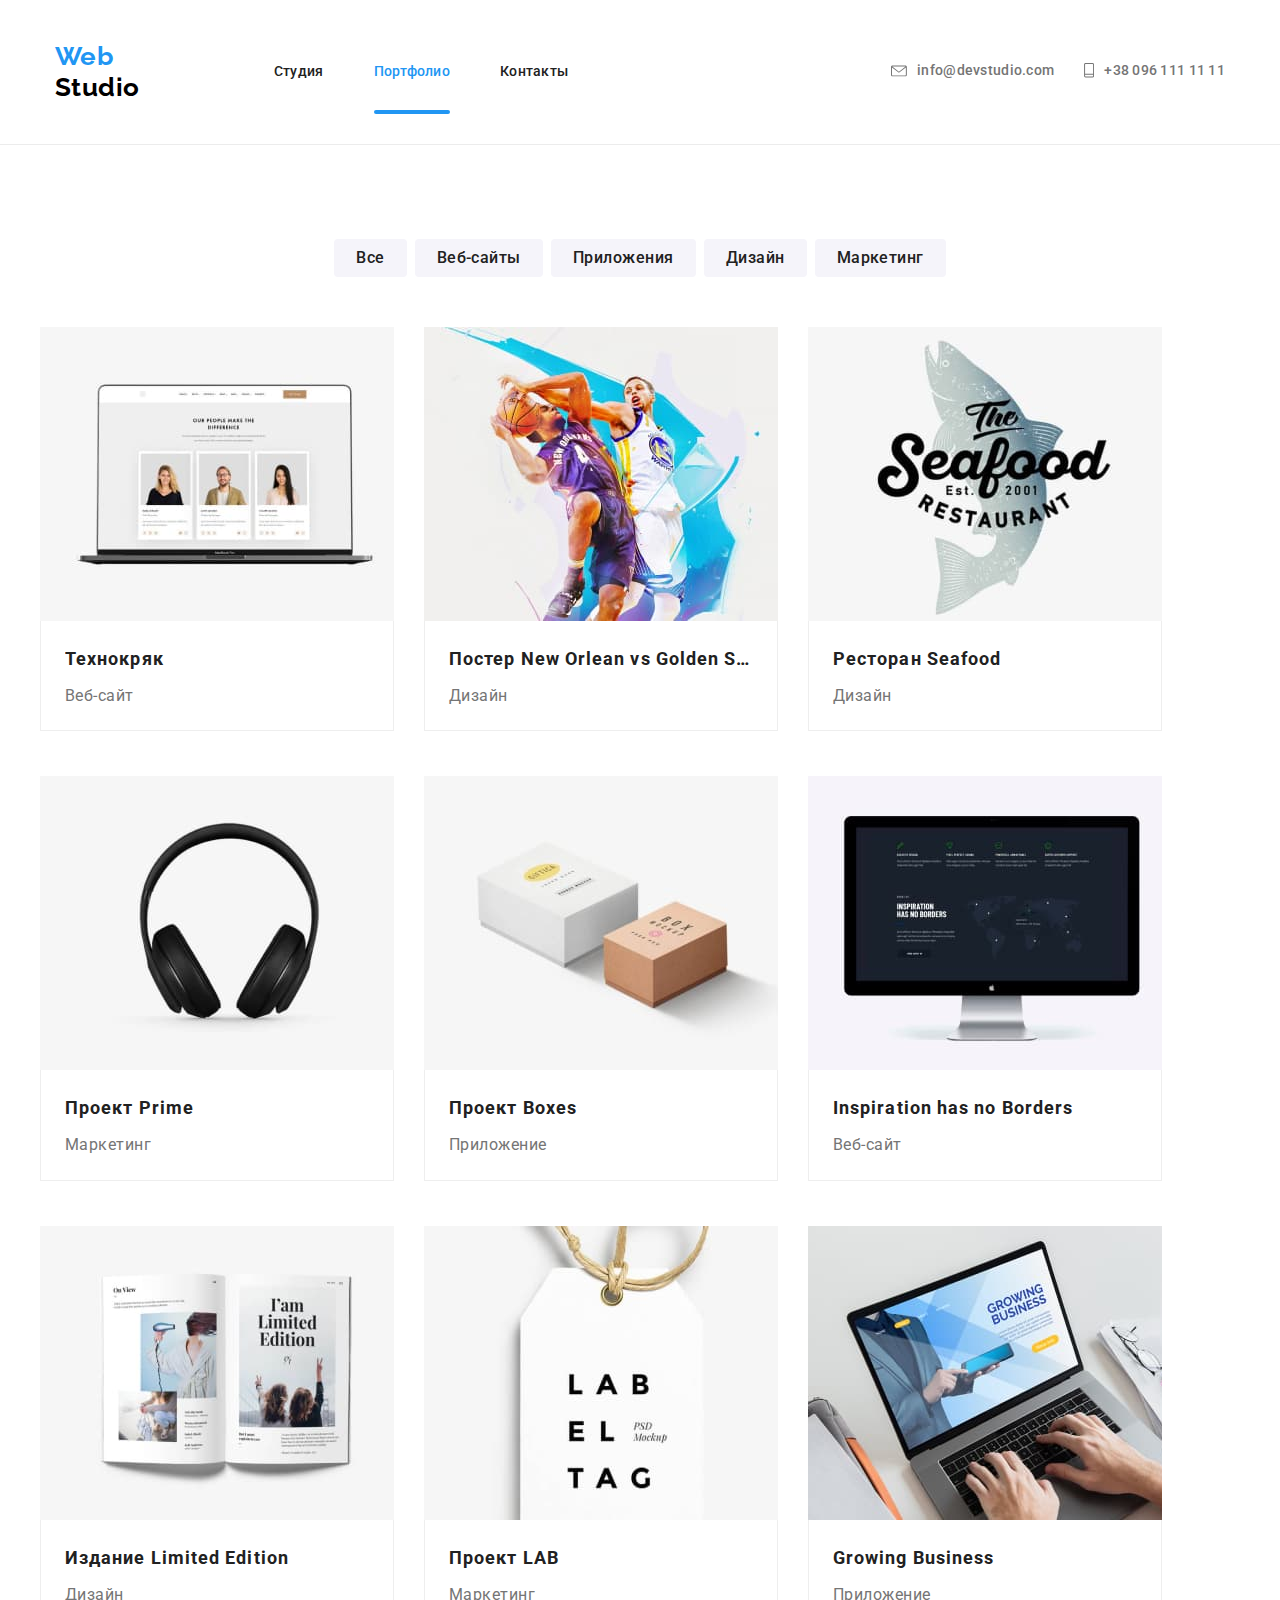
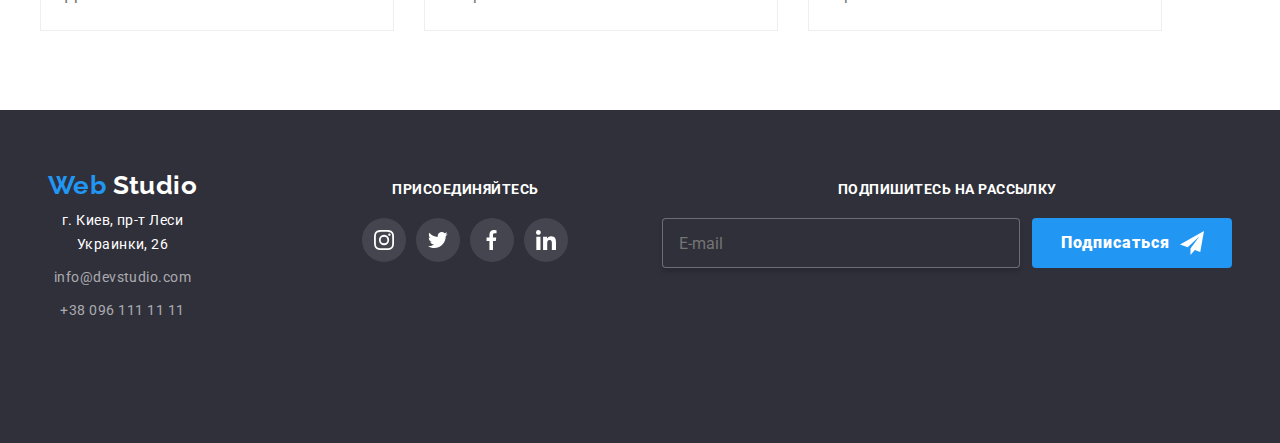
==== portfolio.html @ bc75bfc0 "HW #8" ====
<!DOCTYPE html>
<html lang="ru">
  <head>
    <meta charset="UTF-8" />
    <meta name="viewport" content="width=device-width, initial-scale=1.0" />
    <title>Document</title>
    <link
      href="https://fonts.googleapis.com/css2?family=Raleway:wght@700&family=Roboto:wght@400;500;700;900&display=swap"
      rel="stylesheet"
    />
    <link rel="stylesheet" href="https://cdnjs.cloudflare.com/ajax/libs/modern-normalize/0.6.0/modern-normalize.min.css" />
    <!--<link rel="stylesheet" href="./css/styles.css" />-->
    <link rel="stylesheet" href="./css/portfolio.min.css" />
  </head>

  <body>
    <header class="header">
      <div class="container main-nav">
        <a href="./index.html" class="logo">
          <span class="logo-head">Web</span>
          <span class="logo-body">Studio</span>
        </a>

        <button class="menu-button" type="button" aria-expanded="false" aria-controls="menu-container" data-menu-button>
          <svg class="nav-open" width="40px" height="40px" aria-label="Переключатель мобильного меню">
            <use class="icon-menu" href="./images/sprite-second.svg#icon-menu"></use>
            <use class="icon-cross" href="./images/sprite-second.svg#icon-close"></use>
          </svg>
        </button>
        <div class="menu-nav" data-menu>
          <nav>
            <ul class="site-nav list">
              <li class="item"><a href="./index.html" class="link">Студия</a></li>
              <li class="item"><a href="./portfolio.html" class="link current">Портфолио</a></li>
              <li class="item"><a href="" class="link">Контакты</a></li>
            </ul>
          </nav>

          <ul class="contacts-nav list">
            <li class="item">
              <a href="mailto:info@devstudio.com" class="link">
                <svg class="item-icon" width="16" height="12">
                  <use href="./images/sprite.svg#icon-envelope"></use>
                </svg>
                info@devstudio.com
              </a>
            </li>
            <li class="item">
              <a href="tel:+380961111111" class="link">
                <svg class="item-icon" width="10" height="15">
                  <use href="./images/sprite.svg#icon-phone"></use>
                </svg>
                +38 096 111 11 11
              </a>
            </li>
          </ul>
        </div>
      </div>
    </header>

    <main>
      <section>
        <div class="container works">
          <h1 class="section-title visually-hidden">Примеры работ</h1>

          <!--filters*/-->
          <ul class="filters list">
            <li class="item"><button type="button" class="filters-button">Все</button></li>
            <li class="item"><button type="button" class="filters-button">Веб-сайты</button></li>
            <li class="item"><button type="button" class="filters-button">Приложения</button></li>
            <li class="item"><button type="button" class="filters-button">Дизайн</button></li>
            <li class="item"><button type="button" class="filters-button">Маркетинг</button></li>
          </ul>

          <!--works examples-->
          <ul class="examples list">
            <li class="item">
              <a href="" class="examples-links">
                <div class="examples-block">
                  <img src="./images/tekhnokyak.jpg" alt="Технокряк" />
                  <p class="examples-text">
                    Технокряк это современная площадка распространения коронавируса. Компании используют эту платформу для цифрового
                    шпионажа и атак на защищённые сервера конкурентов.
                  </p>
                </div>
                <div class="card-content">
                  <h2 class="examples-links-title">Технокряк</h2>
                  <p class="examples-names">Веб-сайт</p>
                </div>
              </a>
            </li>
            <li class="item">
              <a href="" class="examples-links">
                <div class="examples-block">
                  <img src="./images/poster.jpg" alt="Постер New Orlean vs Golden Stars" />
                  <p class="examples-text">
                    Технокряк это современная площадка распространения коронавируса. Компании используют эту платформу для цифрового
                    шпионажа и атак на защищённые сервера конкурентов.
                  </p>
                </div>
                <div class="card-content">
                  <h2 class="examples-links-title">Постер New Orlean vs Golden Star</h2>
                  <p class="examples-names">Дизайн</p>
                </div>
              </a>
            </li>
            <li class="item">
              <a href="" class="examples-links">
                <div class="examples-block">
                  <img src="./images/seafood.jpg" alt="Ресторан Seafood" />
                  <p class="examples-text">
                    Технокряк это современная площадка распространения коронавируса. Компании используют эту платформу для цифрового
                    шпионажа и атак на защищённые сервера конкурентов.
                  </p>
                </div>
                <div class="card-content">
                  <h2 class="examples-links-title">Ресторан Seafood</h2>
                  <p class="examples-names">Дизайн</p>
                </div>
              </a>
            </li>
            <li class="item">
              <a href="" class="examples-links">
                <div class="examples-block">
                  <img src="./images/prime.jpg" alt="Проект Prime" />
                  <p class="examples-text">
                    Технокряк это современная площадка распространения коронавируса. Компании используют эту платформу для цифрового
                    шпионажа и атак на защищённые сервера конкурентов.
                  </p>
                </div>
                <div class="card-content">
                  <h2 class="examples-links-title">Проект Prime</h2>
                  <p class="examples-names">Маркетинг</p>
                </div>
              </a>
            </li>
            <li class="item">
              <a href="" class="examples-links">
                <div class="examples-block">
                  <img src="./images/boxes.jpg" alt="Проект Boxes" />
                  <p class="examples-text">
                    Технокряк это современная площадка распространения коронавируса. Компании используют эту платформу для цифрового
                    шпионажа и атак на защищённые сервера конкурентов.
                  </p>
                </div>
                <div class="card-content">
                  <h2 class="examples-links-title">Проект Boxes</h2>
                  <p class="examples-names">Приложение</p>
                </div>
              </a>
            </li>
            <li class="item">
              <a href="" class="examples-links">
                <div class="examples-block">
                  <img src="./images/inspirations.jpg" alt="Inspiration has no Borders" />
                  <p class="examples-text">
                    Технокряк это современная площадка распространения коронавируса. Компании используют эту платформу для цифрового
                    шпионажа и атак на защищённые сервера конкурентов.
                  </p>
                </div>
                <div class="card-content">
                  <h2 class="examples-links-title">Inspiration has no Borders</h2>
                  <p class="examples-names">Веб-сайт</p>
                </div>
              </a>
            </li>
            <li class="item">
              <a href="" class="examples-links">
                <div class="examples-block">
                  <img src="./images/limited_edition.jpg" alt="Издание Limited Edition" />
                  <p class="examples-text">
                    Технокряк это современная площадка распространения коронавируса. Компании используют эту платформу для цифрового
                    шпионажа и атак на защищённые сервера конкурентов.
                  </p>
                </div>
                <div class="card-content">
                  <h2 class="examples-links-title">Издание Limited Edition</h2>
                  <p class="examples-names">Дизайн</p>
                </div>
              </a>
            </li>
            <li class="item">
              <a href="" class="examples-links">
                <div class="examples-block">
                  <img src="./images/lab.jpg" alt="Проект LAB" />
                  <p class="examples-text">
                    Технокряк это современная площадка распространения коронавируса. Компании используют эту платформу для цифрового
                    шпионажа и атак на защищённые сервера конкурентов.
                  </p>
                </div>
                <div class="card-content">
                  <h2 class="examples-links-title">Проект LAB</h2>
                  <p class="examples-names">Маркетинг</p>
                </div>
              </a>
            </li>
            <li class="item">
              <a href="" class="examples-links">
                <div class="examples-block">
                  <img src="./images/growing_business.jpg" alt="Growing Business" />
                  <p class="examples-text">
                    Технокряк это современная площадка распространения коронавируса. Компании используют эту платформу для цифрового
                    шпионажа и атак на защищённые сервера конкурентов.
                  </p>
                </div>
                <div class="card-content">
                  <h2 class="examples-links-title">Growing Business</h2>
                  <p class="examples-names">Приложение</p>
                </div>
              </a>
            </li>
          </ul>
        </div>
      </section>
    </main>

    <footer class="footer">
      <div class="container">
        <div class="footer-addres">
          <a href="./index.html" class="logo inverse">
            <span class="logo-head">Web</span>
            <span class="logo-body">&nbsp;Studio</span>
          </a>
          <address class="">
            <ul class="contacts list">
              <li>
                г. Киев, пр-т Леси Украинки, 26
              </li>
              <li>
                <a href="mailto:info@devstudio.com" class="link">info@devstudio.com</a>
              </li>
              <li>
                <a href="tel:+380961111111" class="link">+38 096 111 11 11 </a>
              </li>
            </ul>
          </address>
        </div>

        <div class="social">
          <b class="footer-text">присоединяйтесь</b>
          <ul class="links list">
            <li class="item">
              <a href="" aria-label="Ссылка на фейсбук" class="links-item-social">
                <svg width="20" height="20">
                  <use href="./images/sprite.svg#icon-instagram"></use>
                </svg>
              </a>
            </li>
            <li class="item">
              <a href="" aria-label="Ссылка на твитер" class="links-item-social">
                <svg class="social-links-logo" width="20" height="20">
                  <use href="./images/sprite.svg#icon-twitter"></use>
                </svg>
              </a>
            </li>
            <li class="item">
              <a href="" aria-label="Ссылка на инстаграм" class="links-item-social">
                <svg class="social-links-logo" width="20" height="20">
                  <use href="./images/sprite.svg#icon-facebook"></use>
                </svg>
              </a>
            </li>
            <li class="item">
              <a href="" aria-label="Ссылка на линкедин" class="links-item-social">
                <svg class="social-links-logo" width="20" height="20">
                  <use href="./images/sprite.svg#icon-linkedin"></use>
                </svg>
              </a>
            </li>
          </ul>
        </div>

        <div class="sign-up">
          <b class="footer-text">Подпишитесь на рассылку</b>
          <ul class="footer-form list">
            <li>
              <form action="..">
                <input class="footer-form-input" type="email" name="email" id="email" placeholder="E-mail" />
                <label class="" for="email"></label>
              </form>
            </li>
            <li>
              <a href="" class="button secondary"
                >Подписаться
                <svg class="button-secondary-icon" width="24" height="24">
                  <use href="./images/sprite.svg#icon-send"></use>
                </svg>
              </a>
            </li>
          </ul>
        </div>
      </div>
      <!--<p class="signature container">2020 | Developed by GoIT Students</p>-->
    </footer>

    <script src="./js/menu.js"></script>
  </body>
</html>
---- css/styles.css ----
:root {
  --primary-text-color: #757575;
  --secondary-text-color: #ffffff;
  --title-text-color: #212121;
  --accent-color: #2196f3;
  --background-for-white-text: rgba(47, 48, 58, 0.8);
  --background-footer: #2f303a;
  --links-footer: rgba(255, 255, 255, 0.6);
  --signature-text-color: rgba(255, 255, 255, 0.4);
  --cubic: cubic-bezier(0.4, 0, 0.2, 1);
}

html {
  box-sizing: border-box;
}
*,
*::before,
*::after {
  box-sizing: inherit;
}

/*img {
  display: block;
  max-width: 100%;
  height: auto;
}*/

body {
  background-color: var(--secondary-text-color);
  color: var(--primary-text-color);
  font-family: Roboto, sans-serif;
  letter-spacing: 0.03em;
}
.list {
  list-style: none;
  margin: 0;
  padding: 0;
}

.container {
  margin-left: auto;
  margin-right: auto;
  width: 1200px;
  padding-left: 15px;
  padding-right: 15px;
}
.header {
  border-bottom: 1px solid #ececec;
}

.visually-hidden {
  position: absolute;
  width: 1px;
  height: 1px;
  margin: -1px;
  border: 0px;
  padding: 0px;
  clip: rect(0 0 0 0);
  overflow: hidden;
}

/* logo top*/
.logo .logo-head {
  color: var(--accent-color);
}

.logo {
  text-decoration: none;
  font-family: raleway, sans-serif;
  font-weight: 700;
  font-size: 26px;
  line-height: 1.19;
  color: #000000;
}

/* site navigation*/
.main-nav {
  display: flex;
  align-items: center;
}
.site-nav {
  display: flex;
}
.site-nav .item + .item {
  margin-left: 50px;
}
.site-nav.list {
  margin-left: 86px;
}

.site-nav .link {
  display: block;
  padding-top: 32px;
  padding-bottom: 32px;

  color: var(--title-text-color);
  text-decoration: none;

  font-weight: 500;
  font-size: 14px;
  line-height: 1.4;
  letter-spacing: 0.02em;

  transition: color 250ms var(--cubic);
}
.site-nav .link:hover,
.site-nav .link:focus {
  color: var(--accent-color);
}

.site-nav .link.current {
  color: var(--accent-color);
  position: relative;
}
.site-nav .link.current::after {
  content: "";
  display: block;
  position: absolute;
  bottom: 0;

  width: 100%;
  height: 4px;
  border-radius: 2px;

  background-color: var(--accent-color);
}

.contacts-nav .item:not(:last-child) {
  margin-right: 30px;
}
.item-icon {
  margin-right: 10px;
}
.contacts-nav.list {
  display: flex;
  margin-left: auto;
}

.contacts-nav .link {
  display: inline-flex;
  align-items: center;
  color: var(--primary-text-color);
  fill: var(--primary-text-color);
  text-decoration: none;
  font-weight: 500;
  font-size: 14px;
  line-height: 1.4;
  letter-spacing: 0.02em;

  transition: color 250ms var(--cubic), fill 250ms var(--cubic);
}
.contacts-nav .link:hover,
.contacts-nav .link:focus {
  color: var(--accent-color);
}
.contacts-nav .link:hover .item-icon,
.contacts-nav .link:focus .item-icon {
  fill: var(--accent-color);
}
/* Hero*/
.hero {
  text-align: center;
  padding-top: 200px;
  padding-bottom: 200px;

  max-width: 1600px;
  /*max-height: 600px;*/
  margin-right: auto;
  margin-left: auto;

  background-color: rgba(47, 48, 58);
  background-image: linear-gradient(rgba(47, 48, 58, 0.8), rgba(47, 48, 58, 0.8)), url(../images/hero.jpg);
  background-repeat: no-repeat;
  background-position: center;
  background-size: cover;
}

.hero-title {
  width: 696px;
  margin-right: auto;
  margin-left: auto;
  margin-top: 0;
  margin-bottom: 30px;

  color: var(--secondary-text-color);
  font-weight: 900;
  font-size: 44px;
  line-height: 1.36;
  letter-spacing: 0.06em;
  text-transform: uppercase;
}

/* Sections*/
.section {
  padding-top: 94px;
  padding-bottom: 94px;
}

.section-title {
  color: var(--title-text-color);
  text-align: center;
  font-weight: 700;
  font-size: 36px;
  line-height: 1.17;
  margin-top: 0;
  margin-bottom: 50px;
}

.section-adv.list {
  display: flex;
}
.section-adv .item {
  width: 270px;
}
.section-adv .item:not(:last-child) {
  margin-right: 30px;
}
.item-block {
  display: flex;
  align-items: center;
  justify-content: center;
  width: 270px;
  height: 120px;

  margin-bottom: 30px;

  background: #f5f4fa;
  border-radius: 4px;
}
.item-block-icon {
  width: 70px;
  height: 70px;
}

/*.img-centered {
  display: block;
  margin-left: auto;
  margin-right: auto;
  margin-bottom: 30px;
}*/

.section-adv .title {
  color: var(--title-text-color);
  font-weight: 700;
  font-size: 14px;
  line-height: 1.14;
  text-transform: uppercase;
  margin-top: 0;
  margin-bottom: 10px;
}

.section-adv .text {
  font-weight: 400;
  font-size: 14px;
  line-height: 1.71;
  margin-top: 0;
  margin-bottom: 0;
}

.section-work.list {
  display: flex;
}
.section-work .title {
  position: absolute;
  bottom: 0;
  width: 100%;

  margin-top: 0;
  margin-bottom: 0;
  padding-top: 27px;
  padding-bottom: 27px;

  color: var(--secondary-text-color);
  background-color: var(--background-for-white-text);
  text-align: center;
  font-weight: 700;
  font-size: 14px;
  line-height: 1.14;
  text-transform: uppercase;
}

.section-work .item {
  position: relative;
  width: 370px;
}
.section-work .item:not(:first-child) {
  margin-left: 30px;
}
.section-work img {
  display: block;
  width: 370px;
  margin-bottom: 0;
}

.team {
  background-color: #f5f4fa;
}
.section-team .title {
  color: var(--title-text-color);
  font-weight: 500;
  font-size: 16px;
  line-height: 1.19;
  margin-top: 0px;
  margin-bottom: 10px;
}

.section-team.list {
  display: flex;
}

.section-team .text {
  font-weight: 400;
  font-size: 16px;
  line-height: 1.19;
  margin-top: 0;
  margin-bottom: 16px;
}
.section-team .item {
  padding-bottom: 24px;
  width: 270px;
  height: 422px;
  box-shadow: 0px 2px 1px rgba(0, 0, 0, 0.2), 0px 1px 1px rgba(0, 0, 0, 0.14), 0px 1px 3px rgba(0, 0, 0, 0.12);
  border-radius: 4px;

  background-color: var(--secondary-text-color);
  text-align: center;
}
.section-team .item:not(:last-child) {
  margin-right: 30px;
}
.section-team .item > img {
  display: inline-block;
  width: 270px;
  margin-bottom: 30px;
}
.social-links {
  display: flex;
  justify-content: space-evenly;
  padding-right: 32px;
  padding-left: 32px;
}

.social-links-icons {
  display: flex;
  align-items: center;
  justify-content: center;

  width: 44px;
  height: 44px;
  fill: #afb1b8;
  border-radius: 50%;

  transition: background-color 250ms var(--cubic), fill 250ms var(--cubic);
}

.social-links-icons:hover,
.social-links-icons:focus {
  background-color: var(--accent-color);
  fill: var(--secondary-text-color);
}

/* Regular customers */

.section-clients.list {
  display: flex;
}
.section-clients .item {
  display: flex;
  justify-content: center;
  align-items: center;

  width: 170px;
  height: 90px;

  border: 1px solid #afb1b8;
  border-radius: 4px;

  transition: border-color 250ms var(--cubic), cursor 250ms var(--cubic);
}
.section-clients .item:not(:last-child) {
  margin-right: 30px;
}
.item-link {
  display: block;
}

.item-link-icon {
  fill: #afb1b8;

  transition: fill 250ms var(--cubic);
}
.section-clients .item:hover,
.section-clients .item:focus {
  border-color: var(--accent-color);
  cursor: pointer;
}
.section-clients .item:hover .item-link-icon,
.section-clients .item:focus .item-link-icon {
  fill: var(--accent-color);
}

/*buttons in hero and in footer*/
.button {
  display: inline-block;
  min-width: 200px;
  color: var(--secondary-text-color);
  background-color: var(--accent-color);
  text-decoration: none;
  font-size: 16px;
  line-height: 1.87;
  letter-spacing: 0.06em;
  border-radius: 4px;
}
.button.primery {
  font-weight: 700;
  padding: 10px 32px;
  box-shadow: 0px 4px 4px rgba(0, 0, 0, 0.15);
  border-color: transparent;
}
.button.secondary {
  display: flex;
  align-items: center;
  font-weight: 900;
  padding: 10px 45px 10px 46px;
}

/*footer*/

.footer {
  background-color: var(--background-footer);
  color: var(--secondary-text-color);
}
.footer .container {
  padding-top: 60px;
  padding-bottom: 60px;

  display: flex;
  align-items: baseline;
}

/* logo footer*/
.logo.inverse {
  display: block;
  margin-bottom: 8px;
  color: var(--secondary-text-color);
}

.footer-addres {
  margin-right: 69px;
}
.contacts.list {
  font-style: normal;
  font-weight: 400;
  font-size: 14px;
  line-height: 1.71;
}
.contacts.list > li:not(:last-child) {
  margin-bottom: 9px;
}
.contacts .link {
  color: var(--links-footer);
  text-decoration: none;

  transition: color 250ms var(--cubic);
}
.contacts .link:hover,
.contacts .link:focus {
  color: var(--accent-color);
}
.footer .social {
  margin-right: 94px;
}

.footer-text {
  display: block;
  margin-bottom: 20px;

  font-weight: 700;
  font-size: 14px;
  line-height: 1.14;
  text-transform: uppercase;
}
.links.list {
  display: flex;
}
.links.list .item:not(:last-child) {
  margin-right: 10px;
}

.links-item-social {
  display: flex;
  align-items: center;
  justify-content: center;

  width: 44px;
  height: 44px;

  background-color: rgba(255, 255, 255, 0.1);
  border-radius: 50%;
  fill: var(--secondary-text-color);
  text-decoration: none;

  transition: background-color 250ms var(--cubic);
}
.links-item-social:hover,
.links-item-social:focus {
  background-color: var(--accent-color);
}

.footer-form.list {
  display: flex;
  align-items: center;
}
.button-secondary-icon {
  margin-left: 10px;
}

.footer .signature {
  justify-content: center;

  font-weight: 400;
  font-size: 12px;
  padding-top: 18px;
  padding-bottom: 21px;
  margin-top: 0;

  line-height: 2;
  color: var(--signature-text-color);
  border-top: 1px solid rgba(255, 255, 255, 0.1);
}

.footer-form-input {
  min-width: 358px;
  min-height: 50px;
  margin-right: 12px;
  padding: 15px 16px 15px 16px;

  background-color: var(--background-footer);
  color: var(--secondary-text-color);

  border: 1px solid rgba(255, 255, 255, 0.3);
  box-shadow: 0px 4px 4px rgba(0, 0, 0, 0.15);
  border-radius: 4px;
}

/* for portfolio.html*/

.container.works {
  padding-top: 94px;
  padding-bottom: 94px;
}
.filters.list {
  display: flex;
  justify-content: center;
}
.filters.list .item + .item {
  margin-left: 8px;
}
.filters-button {
  color: var(--title-text-color);
  background-color: #f5f4fa;
  font-family: inherit;
  font-weight: 500;
  font-size: 16px;
  line-height: 1.62;
  letter-spacing: inherit;
  border: transparent;
  border-radius: 4px;
  padding-top: 6px;
  padding-bottom: 6px;
  padding-right: 22px;
  padding-left: 22px;

  transition: background-color 250ms var(--cubic), color 250ms var(--cubic), box-shadow 250ms var(--cubic);
}

.filters-button:hover,
.filters-button:focus {
  color: var(--secondary-text-color);
  background-color: var(--accent-color);
  box-shadow: 0px 2px 2px rgba(0, 0, 0, 0.12), 0px 1px 2px rgba(0, 0, 0, 0.08), 0px 3px 1px rgba(0, 0, 0, 0.1);
}

.examples-links-title {
  margin: 0px 0px 4px 0px;
  color: var(--title-text-color);
  font-weight: 700;
  font-size: 18px;
  line-height: 36px;
  letter-spacing: 0.06em;
}

.examples-links {
  text-decoration: none;
  display: block;

  transition: box-shadow 250ms var(--cubic);
}

.examples-links:hover,
.examples-links:focus {
  box-shadow: 1px 4px 6px rgba(0, 0, 0, 0.16), 0px 4px 4px rgba(0, 0, 0, 0.06), 0px 1px 1px rgba(0, 0, 0, 0.12);
}

.examples-block > img {
  display: block;
}
.examples-links:active {
  color: var(--primary-text-color);
}

.examples-names {
  margin: 0px;
  color: var(--primary-text-color);
  font-weight: 400;
  font-size: 16px;
  line-height: 1.87;
}
.examples-block {
  position: relative;
  overflow: hidden;
}
.examples-links:hover .examples-text,
.examples-links:focus .examples-text {
  transform: translateY(-100%);
}

.examples-text {
  position: absolute;
  width: 100%;
  height: 100%;

  color: var(--secondary-text-color);
  background: rgba(33, 150, 243, 0.9);
  font-weight: 400;
  font-size: 18px;
  line-height: 1.56;

  padding-top: 63px;
  padding-bottom: 63px;
  padding-right: 24px;
  padding-left: 24px;
  margin-top: 0;
  margin-bottom: 0;

  transition: transform 250ms var(--cubic);
}

.examples.list {
  display: flex;
  flex-wrap: wrap;
  padding-top: 50px;
}

.examples.list .item {
  width: calc((100% - 60px) / 3);
  margin-right: 30px;
  margin-bottom: 30px;
}
.examples.list .item:nth-child(3n) {
  margin-right: 0;
}
.examples.list .item:nth-last-child(-n + 3) {
  margin-bottom: 0;
}

.card-content {
  padding-left: 24px;
  padding-right: 24px;
  padding-top: 20px;
  padding-bottom: 20px;

  background: #ffffff;
  border-left: 1px solid #eeeeee;
  border-right: 1px solid #eeeeee;
  border-bottom: 1px solid #eeeeee;
  box-sizing: border-box;
}

/* Модальное окно в Герое */
textarea {
  resize: none;
}

.backdrop {
  position: fixed;
  top: 0;
  left: 0;
  width: 100%;
  height: 100%;
  background: rgba(0, 0, 0, 0.2);

  opacity: 1;
  transition: opacity 250ms var(--cubic);
}

.backdrop.is-hidden {
  opacity: 0;
  pointer-events: none;
}

.backdrop.is-hidden .form {
  transform: translate(-50%, -50%) scale(0.8);
}
.form {
  position: absolute;
  top: 50%;
  left: 50%;

  transform: translate(-50%, -50%) scale(1);
  transition: transform 250ms var(--cubic);
  padding: 40px;

  min-width: 528px;
  min-height: 581px;

  background-color: var(--secondary-text-color);
  box-shadow: 0px 2px 1px rgba(0, 0, 0, 0.2), 0px 1px 1px rgba(0, 0, 0, 0.14), 0px 1px 3px rgba(0, 0, 0, 0.12);
  border-radius: 4px;
}

.form-title {
  color: var(--title-text-color);
  margin: 0;
  margin-bottom: 30px;
}

.form-fild {
  position: relative;
  margin-bottom: 28px;
  display: flex;
  flex-direction: column;
}

.form-fild:nth-child(5) {
  margin-bottom: 20px;
}
.form-fild-input {
  margin: 0;
  padding: 12px 18px 12px 42px;

  border: 1px solid rgba(33, 33, 33, 0.2);
  border-radius: 4px;
}
.form-fild-comments {
  /*width: 448px;
  height: 120px;*/
  padding: 12px 16px 12px 16px;

  border: 1px solid rgba(33, 33, 33, 0.2);
  border-radius: 4px;
}

.form-fild-lable {
  position: absolute;
  top: 50%;
  left: 42px;
  transform: translateY(-50%) scale(1);

  transition: transform 250ms var(--cubic);
}
.form-fild-lable-comments {
  position: absolute;
  top: 12px;
  left: 16px;

  transition: transform 250ms var(--cubic);
}

.form-fild-input:focus,
.form-fild-comments:focus {
  border-color: var(--accent-color);
  outline: none;
}

.form-fild-input:focus + .form-fild-lable,
.form-fild-input:not(:placeholder-shown) + .form-fild-lable {
  transform: translate(-26px, -42px) scale(0.86);
  color: var(--accent-color);
}
.form-fild-comments:focus + .form-fild-lable-comments,
.form-fild-comments:not(:placeholder-shown) + .form-fild-lable-comments {
  transform: translate(-6px, -32px) scale(0.86);
  color: var(--accent-color);
}

.form-icon {
  position: absolute;
  top: 50%;
  left: 19px;

  transform: translateY(-50%);
}

.form-fild-input:focus ~ .form-icon {
  fill: var(--accent-color);
}

.modal-close {
  position: absolute;
  width: 30px;
  height: 30px;
  top: 8px;
  right: 8px;
  background: #ffffff;
  border: 1px solid rgba(0, 0, 0, 0.1);
  border-radius: 50%;
  cursor: pointer;
}
.modal-close:hover,
.modal-close:focus {
  fill: var(--accent-color);
  border-color: var(--accent-color);
  outline: none;
}
.form-button {
  text-align: center;
}
.form-button .button.primery {
  cursor: pointer;
}

.policy {
  margin-bottom: 30px;
}

/*.policy-checkbox {
  -webkit-appearance: none;
  -moz-appearance: none;
  appearance: none;
  position: absolute;
}*/

.checkbox-icon {
  display: inline-block;
  width: 16px;
  height: 15px;
  margin-right: 7px;

  border: 2px solid var(--title-text-color);
  border-radius: 2px;
}

.policy-checkbox:checked + .checkbox-icon {
  border-color: var(--accent-color);
  background-color: var(--accent-color);
  background-image: url("../images/full-check.svg");
  background-size: contain;
  background-origin: border-box;
}
---- css/portfolio.min.css ----
html{-webkit-box-sizing:border-box;box-sizing:border-box}*,*::before,*::after{-webkit-box-sizing:inherit;box-sizing:inherit}body{background-color:#fff;color:#757575;font-family:Roboto, sans-serif;letter-spacing:0.03em}.list{list-style:none;margin:0;padding:0}.container{max-width:100%;margin-left:auto;margin-right:auto;padding-left:15px;padding-right:15px}@media screen and (max-width: 767px){.container{max-width:480px}}@media screen and (min-width: 768px){.container{max-width:768px}}@media screen and (min-width: 1200px){.container{max-width:1200px}}.section{padding-top:60px;padding-bottom:60px;padding-right:15px;padding-left:15px}@media screen and (min-width: 1200px){.section{padding-top:94px;padding-bottom:94px}}.section-title{color:#212121;text-align:center;font-weight:700;font-size:36px;line-height:1.17;margin-top:0;margin-bottom:50px}.visually-hidden{position:absolute;width:1px;height:1px;margin:-1px;border:0;padding:0;clip:rect(0 0 0 0);overflow:hidden}.button{display:inline-block;min-width:200px;color:#fff;background-color:#2196f3;text-decoration:none;font-size:16px;line-height:1.87;letter-spacing:0.06em;border-radius:4px}.button.primery{font-weight:700;padding:10px 32px;-webkit-box-shadow:0px 4px 4px rgba(0,0,0,0.15);box-shadow:0px 4px 4px rgba(0,0,0,0.15);border-color:transparent}.button.secondary{font-weight:900;padding:10px 13px 10px 29px}.links-item-social{display:-webkit-box;display:-ms-flexbox;display:flex;-webkit-box-align:center;-ms-flex-align:center;align-items:center;-webkit-box-pack:center;-ms-flex-pack:center;justify-content:center}.button.secondary,.main-nav{display:-webkit-box;display:-ms-flexbox;display:flex;-webkit-box-align:center;-ms-flex-align:center;align-items:center}.logo{text-decoration:none;font-family:raleway, sans-serif;font-weight:700;font-size:26px;line-height:1.19;color:#000000}.header{position:relative;border-bottom:1px solid #ececec}.logo .logo-head{color:#2196f3}.main-nav{height:100%}.menu-nav{position:absolute;top:40px;left:0;width:100%;background-color:#ffffff;border-top:1px solid #ececec;border-bottom:1px solid #ececec;padding:60px 0;opacity:0;visibility:hidden;pointer-events:none;-webkit-transition:opacity 250ms linear, visibility 250ms linear;transition:opacity 250ms linear, visibility 250ms linear}@media screen and (min-width: 768px){.menu-nav{display:-webkit-box;display:-ms-flexbox;display:flex;-webkit-box-align:center;-ms-flex-align:center;align-items:center;-webkit-box-flex:1;-ms-flex-positive:1;flex-grow:1;opacity:1;visibility:visible;pointer-events:initial;position:initial;top:0;padding:0;border:none}}@media screen and (max-width: 767px){.menu-nav{z-index:999}}.menu-nav.is-open{display:block;opacity:1;visibility:visible;pointer-events:initial}.menu-nav.is-open body{overflow-y:scroll}.menu-button{display:-webkit-inline-box;display:-ms-inline-flexbox;display:inline-flex;margin:0;padding:0;border:none;background-color:transparent;margin-left:auto;-webkit-transition:fill 250ms cubic-bezier(0.4, 0, 0.2, 1);transition:fill 250ms cubic-bezier(0.4, 0, 0.2, 1);outline:none}@media screen and (min-width: 767px){.menu-button{display:none}}.menu-button:hover,.menu-button:focus{fill:#2196f3;-webkit-transition:fill 250ms cubic-bezier(0.4, 0, 0.2, 1);transition:fill 250ms cubic-bezier(0.4, 0, 0.2, 1)}.menu-button .icon-cross{display:none}.menu-button.is-open .icon-cross{display:block}.menu-button.is-open .icon-menu{display:none}@media screen and (min-width: 767px){.site-nav{display:-webkit-box;display:-ms-flexbox;display:flex;-webkit-box-align:center;-ms-flex-align:center;align-items:center;margin:0}}.site-nav .item{display:block;margin:0 auto;max-width:-webkit-max-content;max-width:-moz-max-content;max-width:max-content;-webkit-transition:color 250ms cubic-bezier(0.4, 0, 0.2, 1);transition:color 250ms cubic-bezier(0.4, 0, 0.2, 1);padding:12px 0;font-weight:500;font-size:14px;line-height:16px}@media screen and (min-width: 768px){.site-nav .item{padding:30px 0px}}@media screen and (min-width: 768px){.site-nav .item+.item{margin-left:50px}}@media screen and (min-width: 768px){.site-nav.list{display:-webkit-box;display:-ms-flexbox;display:flex;margin-left:81px}}@media screen and (min-width: 1200px){.site-nav.list{margin-left:86px}}.site-nav .link{display:block;padding-top:32px;padding-bottom:32px;color:#212121;text-decoration:none;font-weight:500;font-size:14px;line-height:1.4;letter-spacing:0.02em;-webkit-transition:color 250ms cubic-bezier(0.4, 0, 0.2, 1);transition:color 250ms cubic-bezier(0.4, 0, 0.2, 1)}.site-nav .link:hover,.site-nav .link:focus{color:#2196f3}@media screen and (max-width: 479px){site-nav .link:not(:last-child){padding-bottom:40px}}.site-nav .link.current{color:#2196f3;position:relative}.site-nav .link.current::after{content:"";display:block;position:absolute;bottom:0;width:100%;height:4px;border-radius:2px;background-color:#2196f3}@media screen and (max-width: 767px){.contacts-nav .item{text-align:center}}@media screen and (max-width: 1199px){.contacts-nav .item:not(:last-child){margin-bottom:16px}}@media screen and (min-width: 1200px){.contacts-nav .item:not(:last-child){margin-right:30px}}.item-icon{margin-right:10px}.contacts-nav .link:hover .item-icon,.contacts-nav .link:focus .item-icon{fill:#2196f3}.contacts-nav.list{margin-left:auto}@media screen and (min-width: 768px) and (max-width: 1199px){.contacts-nav.list{display:-webkit-box;display:-ms-flexbox;display:flex;-webkit-box-orient:vertical;-webkit-box-direction:normal;-ms-flex-direction:column;flex-direction:column;-webkit-box-pack:center;-ms-flex-pack:center;justify-content:center}}@media screen and (min-width: 1200px){.contacts-nav.list{display:-webkit-box;display:-ms-flexbox;display:flex}}.contacts-nav .link{display:-webkit-inline-box;display:-ms-inline-flexbox;display:inline-flex;-webkit-box-align:center;-ms-flex-align:center;align-items:center;color:#757575;fill:#757575;text-decoration:none;font-weight:500;font-size:14px;line-height:1.4;letter-spacing:0.02em;-webkit-transition:color 250ms cubic-bezier(0.4, 0, 0.2, 1),fill 250ms cubic-bezier(0.4, 0, 0.2, 1);transition:color 250ms cubic-bezier(0.4, 0, 0.2, 1),fill 250ms cubic-bezier(0.4, 0, 0.2, 1)}.contacts-nav .link:hover,.contacts-nav .link:focus{color:#2196f3}.container.works{padding-top:94px;padding-bottom:94px}.filters.list{display:-webkit-box;display:-ms-flexbox;display:flex;-ms-flex-wrap:wrap;flex-wrap:wrap;-webkit-box-pack:center;-ms-flex-pack:center;justify-content:center}@media screen and (max-width: 767px){.filters.list .item{margin-bottom:15px}}.filters.list .item+.item{margin-left:8px}.filters-button{color:#212121;background-color:#f5f4fa;font-family:inherit;font-weight:500;font-size:16px;line-height:1.62;letter-spacing:inherit;border:transparent;border-radius:4px;padding-top:6px;padding-bottom:6px;padding-right:22px;padding-left:22px;-webkit-transition:background-color 250ms cubic-bezier(0.4, 0, 0.2, 1),color 250ms cubic-bezier(0.4, 0, 0.2, 1),-webkit-box-shadow 250ms cubic-bezier(0.4, 0, 0.2, 1);transition:background-color 250ms cubic-bezier(0.4, 0, 0.2, 1),color 250ms cubic-bezier(0.4, 0, 0.2, 1),-webkit-box-shadow 250ms cubic-bezier(0.4, 0, 0.2, 1);transition:background-color 250ms cubic-bezier(0.4, 0, 0.2, 1),color 250ms cubic-bezier(0.4, 0, 0.2, 1),box-shadow 250ms cubic-bezier(0.4, 0, 0.2, 1);transition:background-color 250ms cubic-bezier(0.4, 0, 0.2, 1),color 250ms cubic-bezier(0.4, 0, 0.2, 1),box-shadow 250ms cubic-bezier(0.4, 0, 0.2, 1),-webkit-box-shadow 250ms cubic-bezier(0.4, 0, 0.2, 1)}.filters-button:hover,.filters-button:focus{color:#fff;background-color:#2196f3;-webkit-box-shadow:0px 2px 2px rgba(0,0,0,0.12),0px 1px 2px rgba(0,0,0,0.08),0px 3px 1px rgba(0,0,0,0.1);box-shadow:0px 2px 2px rgba(0,0,0,0.12),0px 1px 2px rgba(0,0,0,0.08),0px 3px 1px rgba(0,0,0,0.1)}.examples-links-title{margin:0px 0px 4px 0px;color:#212121;font-weight:700;font-size:18px;line-height:36px;letter-spacing:0.06em;white-space:nowrap;overflow:hidden;text-overflow:ellipsis}.examples-links{text-decoration:none;display:block;-webkit-transition:-webkit-box-shadow 250ms cubic-bezier(0.4, 0, 0.2, 1);transition:-webkit-box-shadow 250ms cubic-bezier(0.4, 0, 0.2, 1);transition:box-shadow 250ms cubic-bezier(0.4, 0, 0.2, 1);transition:box-shadow 250ms cubic-bezier(0.4, 0, 0.2, 1), -webkit-box-shadow 250ms cubic-bezier(0.4, 0, 0.2, 1)}.examples-links:hover,.examples-links:focus{-webkit-box-shadow:1px 4px 6px rgba(0,0,0,0.16),0px 4px 4px rgba(0,0,0,0.06),0px 1px 1px rgba(0,0,0,0.12);box-shadow:1px 4px 6px rgba(0,0,0,0.16),0px 4px 4px rgba(0,0,0,0.06),0px 1px 1px rgba(0,0,0,0.12)}.examples-links:active{color:#757575}.examples-names{margin:0px;color:#757575;font-weight:400;font-size:16px;line-height:1.87}.examples-block{position:relative;overflow:hidden}.examples-block>img{display:block}.examples-text{position:absolute;width:100%;height:100%;color:#fff;background:rgba(33,150,243,0.9);font-weight:400;font-size:18px;line-height:1.56;padding-top:63px;padding-bottom:63px;padding-right:24px;padding-left:24px;margin-top:0;margin-bottom:0;-webkit-transition:-webkit-transform 250ms cubic-bezier(0.4, 0, 0.2, 1);transition:-webkit-transform 250ms cubic-bezier(0.4, 0, 0.2, 1);transition:transform 250ms cubic-bezier(0.4, 0, 0.2, 1);transition:transform 250ms cubic-bezier(0.4, 0, 0.2, 1), -webkit-transform 250ms cubic-bezier(0.4, 0, 0.2, 1)}@media screen and (max-width: 479px){.examples-text{width:450px}}@media screen and (max-width: 767px){.examples-text{width:354px}}.examples-links:hover .examples-text,.examples-links:focus .examples-text{-webkit-transform:translateY(-100%);transform:translateY(-100%)}.examples.list{display:-webkit-box;display:-ms-flexbox;display:flex;-ms-flex-wrap:wrap;flex-wrap:wrap;padding-top:50px}@media screen and (min-width: 768px){.examples.list{margin:-15px}}.examples.list .item{width:calc((100% - 60px) / 3);margin-right:30px;margin-bottom:30px}.examples.list .item:nth-child(3n){margin-right:0}.examples.list .item:nth-last-child(-n+3){margin-bottom:0}.examples.list .item{width:450px}@media screen and (min-width: 768px){.examples.list .item{max-width:354px;margin:15px}}@media screen and (min-width: 1200px){.examples.list .item{width:calc((100% - 60px) / 3);margin-right:15px;margin-bottom:30px}.examples.list .item:nth-child(3n){margin-right:0}.examples.list .item:nth-child(3n+1){margin-left:0}.examples.list .item:nth-last-child(-n+3){margin-bottom:0}}.card-content{padding-left:24px;padding-right:24px;padding-top:20px;padding-bottom:20px;background:#ffffff;border-left:1px solid #eeeeee;border-right:1px solid #eeeeee;border-bottom:1px solid #eeeeee;-webkit-box-sizing:border-box;box-sizing:border-box}.footer{background-color:#2f303a;color:#fff}.footer .container{padding-top:60px;padding-bottom:60px;text-align:center;display:-webkit-box;display:-ms-flexbox;display:flex;-webkit-box-align:baseline;-ms-flex-align:baseline;align-items:baseline;-webkit-box-pack:center;-ms-flex-pack:center;justify-content:center;-ms-flex-wrap:wrap;flex-wrap:wrap}@media screen and (min-width: 480px){.footer .container{width:480px}}@media screen and (min-width: 768px){.footer .container{width:768px}}@media screen and (min-width: 1200px){.footer .container{width:1200px}}@media screen and (min-width: 1200px){.footer .container{-ms-flex-wrap:nowrap;flex-wrap:nowrap}}.logo.inverse{display:-webkit-inline-box;display:-ms-inline-flexbox;display:inline-flex;margin-bottom:8px;color:#fff}.footer-addres{margin-bottom:60px}@media screen and (min-width: 1200px){.footer-addres{margin-right:69px}}@media screen and (max-width: 767px){.footer-addres{margin-right:124px;margin-left:124px}}@media screen and (min-width: 768px){.footer-addres{margin-right:165px}}.contacts.list{font-style:normal;font-weight:400;font-size:14px;line-height:1.71}.contacts.list>li:not(:last-child){margin-bottom:9px}.contacts .link{color:rgba(255,255,255,0.6);text-decoration:none;-webkit-transition:color 250ms cubic-bezier(0.4, 0, 0.2, 1);transition:color 250ms cubic-bezier(0.4, 0, 0.2, 1)}.contacts .link:hover,.contacts .link:focus{color:#2196f3}.footer .social{margin-bottom:60px;margin-top:8px}@media screen and (min-width: 768px){.footer .social{margin-bottom:0;margin-right:94px}}.footer-text{display:block;margin-bottom:20px;font-weight:700;font-size:14px;line-height:1.14;text-transform:uppercase}.links.list{display:-webkit-box;display:-ms-flexbox;display:flex}.links.list .item:not(:last-child){margin-right:10px}.links-item-social{width:44px;height:44px;background-color:rgba(255,255,255,0.1);border-radius:50%;fill:#fff;text-decoration:none;-webkit-transition:background-color 250ms cubic-bezier(0.4, 0, 0.2, 1);transition:background-color 250ms cubic-bezier(0.4, 0, 0.2, 1)}.links-item-social:hover,.links-item-social:focus{background-color:#2196f3}@media screen and (min-width: 1200px){.footer-form.list{display:-webkit-box;display:-ms-flexbox;display:flex;-webkit-box-align:center;-ms-flex-align:center;align-items:center}}.button-secondary-icon{margin-left:10px}.footer .signature{-webkit-box-pack:center;-ms-flex-pack:center;justify-content:center;font-weight:400;font-size:12px;padding-top:18px;padding-bottom:21px;margin-top:0;line-height:2;color:rgba(255,255,255,0.4);border-top:1px solid rgba(255,255,255,0.1)}.footer-form-input{display:inline-block;width:450px;height:50px;margin-bottom:20px;padding:15px 16px 15px 16px;background-color:#2f303a;color:#fff;border:1px solid rgba(255,255,255,0.3);-webkit-box-shadow:0px 4px 4px rgba(0,0,0,0.15);box-shadow:0px 4px 4px rgba(0,0,0,0.15);border-radius:4px}@media screen and (min-width: 1200px){.footer-form-input{width:358px;height:50px;margin-right:12px;margin-bottom:0}}
/*# sourceMappingURL=portfolio.min.css.map */
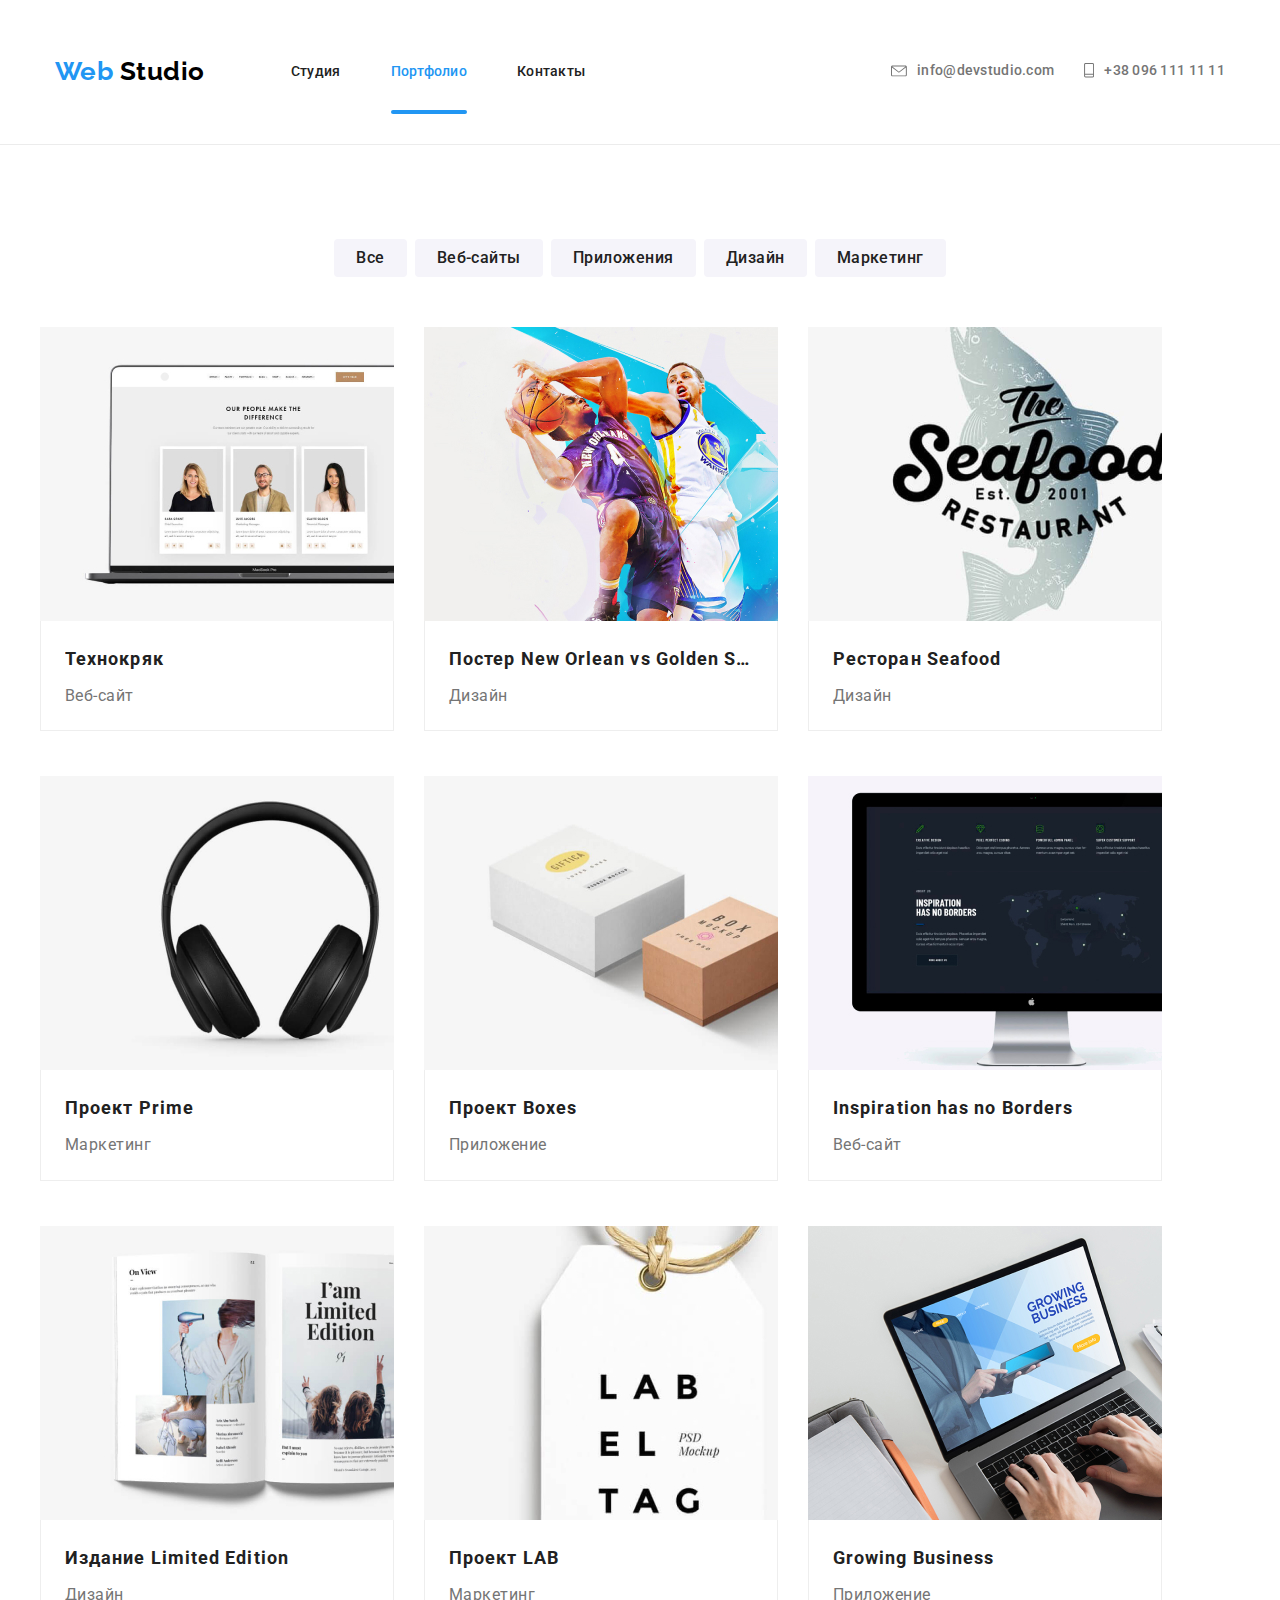
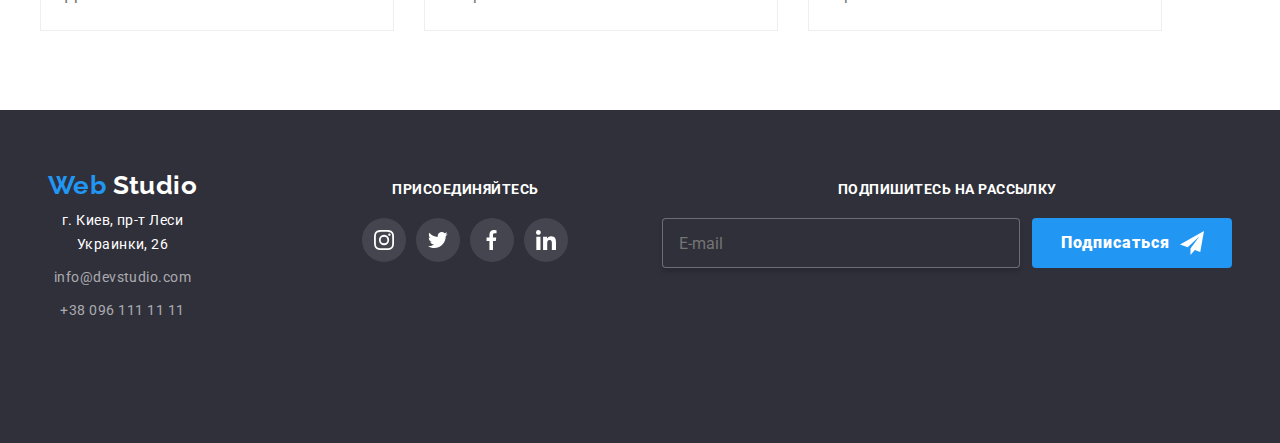
==== commit f9e88105: "HW #8" ====
--- a/portfolio.html
+++ b/portfolio.html
@@ -18,7 +18,7 @@
       <div class="container main-nav">
         <a href="./index.html" class="logo">
           <span class="logo-head">Web</span>
-          <span class="logo-body">Studio</span>
+          <span class="logo-body">&nbsp;Studio</span>
         </a>
 
         <button class="menu-button" type="button" aria-expanded="false" aria-controls="menu-container" data-menu-button>
@@ -77,7 +77,11 @@
             <li class="item">
               <a href="" class="examples-links">
                 <div class="examples-block">
-                  <img src="./images/tekhnokyak.jpg" alt="Технокряк" />
+                  <img
+                    srcset="./images/tekhnokyak_1x.jpg 1x, ./images/tekhnokyak_2x.jpg 2x, ./images/tekhnokyak_3x.jpg 3x"
+                    src="./images/tekhnokyak.jpg"
+                    alt="Технокряк"
+                  />
                   <p class="examples-text">
                     Технокряк это современная площадка распространения коронавируса. Компании используют эту платформу для цифрового
                     шпионажа и атак на защищённые сервера конкурентов.
@@ -92,7 +96,11 @@
             <li class="item">
               <a href="" class="examples-links">
                 <div class="examples-block">
-                  <img src="./images/poster.jpg" alt="Постер New Orlean vs Golden Stars" />
+                  <img
+                    srcset="./images/poster_1x.jpg 1x, ./images/poster_2x.jpg 2x, ./images/poster_3x.jpg 3x"
+                    src="./images/poster.jpg"
+                    alt="Постер New Orlean vs Golden Stars"
+                  />
                   <p class="examples-text">
                     Технокряк это современная площадка распространения коронавируса. Компании используют эту платформу для цифрового
                     шпионажа и атак на защищённые сервера конкурентов.
@@ -107,7 +115,11 @@
             <li class="item">
               <a href="" class="examples-links">
                 <div class="examples-block">
-                  <img src="./images/seafood.jpg" alt="Ресторан Seafood" />
+                  <img
+                    srcset="./images/seafood_1x.jpg 1x, ./images/seafood_2x.jpg 2x, ./images/seafood_3x.jpg 3x"
+                    src="./images/seafood.jpg"
+                    alt="Ресторан Seafood"
+                  />
                   <p class="examples-text">
                     Технокряк это современная площадка распространения коронавируса. Компании используют эту платформу для цифрового
                     шпионажа и атак на защищённые сервера конкурентов.
@@ -122,7 +134,11 @@
             <li class="item">
               <a href="" class="examples-links">
                 <div class="examples-block">
-                  <img src="./images/prime.jpg" alt="Проект Prime" />
+                  <img
+                    srcset="./images/prime_1x.jpg 1x, ./images/prime_2x.jpg 2x, ./images/prime_3x.jpg 3x"
+                    src="./images/prime.jpg"
+                    alt="Проект Prime"
+                  />
                   <p class="examples-text">
                     Технокряк это современная площадка распространения коронавируса. Компании используют эту платформу для цифрового
                     шпионажа и атак на защищённые сервера конкурентов.
@@ -137,7 +153,11 @@
             <li class="item">
               <a href="" class="examples-links">
                 <div class="examples-block">
-                  <img src="./images/boxes.jpg" alt="Проект Boxes" />
+                  <img
+                    srcset="./images/boxes_1x.jpg 1x, ./images/boxes_2x.jpg 2x, ./images/boxes_3x.jpg 3x"
+                    src="./images/boxes.jpg"
+                    alt="Проект Boxes"
+                  />
                   <p class="examples-text">
                     Технокряк это современная площадка распространения коронавируса. Компании используют эту платформу для цифрового
                     шпионажа и атак на защищённые сервера конкурентов.
@@ -152,7 +172,11 @@
             <li class="item">
               <a href="" class="examples-links">
                 <div class="examples-block">
-                  <img src="./images/inspirations.jpg" alt="Inspiration has no Borders" />
+                  <img
+                    srcset="./images/inspirations_1x.jpg 1x, ./images/inspirations_2x.jpg 2x, ./images/inspirations_3x.jpg 3x"
+                    src="./images/inspirations.jpg"
+                    alt="Inspiration has no Borders"
+                  />
                   <p class="examples-text">
                     Технокряк это современная площадка распространения коронавируса. Компании используют эту платформу для цифрового
                     шпионажа и атак на защищённые сервера конкурентов.
@@ -167,7 +191,11 @@
             <li class="item">
               <a href="" class="examples-links">
                 <div class="examples-block">
-                  <img src="./images/limited_edition.jpg" alt="Издание Limited Edition" />
+                  <img
+                    srcset="./images/limited_edition_1x.jpg 1x, ./images/limited_edition_2x.jpg 2x, ./images/limited_edition_3x.jpg 3x"
+                    src="./images/limited_edition.jpg"
+                    alt="Издание Limited Edition"
+                  />
                   <p class="examples-text">
                     Технокряк это современная площадка распространения коронавируса. Компании используют эту платформу для цифрового
                     шпионажа и атак на защищённые сервера конкурентов.
@@ -182,7 +210,11 @@
             <li class="item">
               <a href="" class="examples-links">
                 <div class="examples-block">
-                  <img src="./images/lab.jpg" alt="Проект LAB" />
+                  <img
+                    srcset="./images/lab_1x.jpg 1x, ./images/lab_2x.jpg 2x, ./images/lab_3x.jpg 3x"
+                    src="./images/lab.jpg"
+                    alt="Проект LAB"
+                  />
                   <p class="examples-text">
                     Технокряк это современная площадка распространения коронавируса. Компании используют эту платформу для цифрового
                     шпионажа и атак на защищённые сервера конкурентов.
@@ -197,7 +229,11 @@
             <li class="item">
               <a href="" class="examples-links">
                 <div class="examples-block">
-                  <img src="./images/growing_business.jpg" alt="Growing Business" />
+                  <img
+                    srcset="./images/growing_business_1x.jpg 1x, ./images/growing_business_2x.jpg 2x, ./images/growing_business_3x.jpg 3x"
+                    src="./images/growing_business.jpg"
+                    alt="Growing Business"
+                  />
                   <p class="examples-text">
                     Технокряк это современная площадка распространения коронавируса. Компании используют эту платформу для цифрового
                     шпионажа и атак на защищённые сервера конкурентов.
--- a/css/portfolio.min.css
+++ b/css/portfolio.min.css
@@ -1,2 +1,2 @@
-html{-webkit-box-sizing:border-box;box-sizing:border-box}*,*::before,*::after{-webkit-box-sizing:inherit;box-sizing:inherit}body{background-color:#fff;color:#757575;font-family:Roboto, sans-serif;letter-spacing:0.03em}.list{list-style:none;margin:0;padding:0}.container{max-width:100%;margin-left:auto;margin-right:auto;padding-left:15px;padding-right:15px}@media screen and (max-width: 767px){.container{max-width:480px}}@media screen and (min-width: 768px){.container{max-width:768px}}@media screen and (min-width: 1200px){.container{max-width:1200px}}.section{padding-top:60px;padding-bottom:60px;padding-right:15px;padding-left:15px}@media screen and (min-width: 1200px){.section{padding-top:94px;padding-bottom:94px}}.section-title{color:#212121;text-align:center;font-weight:700;font-size:36px;line-height:1.17;margin-top:0;margin-bottom:50px}.visually-hidden{position:absolute;width:1px;height:1px;margin:-1px;border:0;padding:0;clip:rect(0 0 0 0);overflow:hidden}.button{display:inline-block;min-width:200px;color:#fff;background-color:#2196f3;text-decoration:none;font-size:16px;line-height:1.87;letter-spacing:0.06em;border-radius:4px}.button.primery{font-weight:700;padding:10px 32px;-webkit-box-shadow:0px 4px 4px rgba(0,0,0,0.15);box-shadow:0px 4px 4px rgba(0,0,0,0.15);border-color:transparent}.button.secondary{font-weight:900;padding:10px 13px 10px 29px}.links-item-social{display:-webkit-box;display:-ms-flexbox;display:flex;-webkit-box-align:center;-ms-flex-align:center;align-items:center;-webkit-box-pack:center;-ms-flex-pack:center;justify-content:center}.button.secondary,.main-nav{display:-webkit-box;display:-ms-flexbox;display:flex;-webkit-box-align:center;-ms-flex-align:center;align-items:center}.logo{text-decoration:none;font-family:raleway, sans-serif;font-weight:700;font-size:26px;line-height:1.19;color:#000000}.header{position:relative;border-bottom:1px solid #ececec}.logo .logo-head{color:#2196f3}.main-nav{height:100%}.menu-nav{position:absolute;top:40px;left:0;width:100%;background-color:#ffffff;border-top:1px solid #ececec;border-bottom:1px solid #ececec;padding:60px 0;opacity:0;visibility:hidden;pointer-events:none;-webkit-transition:opacity 250ms linear, visibility 250ms linear;transition:opacity 250ms linear, visibility 250ms linear}@media screen and (min-width: 768px){.menu-nav{display:-webkit-box;display:-ms-flexbox;display:flex;-webkit-box-align:center;-ms-flex-align:center;align-items:center;-webkit-box-flex:1;-ms-flex-positive:1;flex-grow:1;opacity:1;visibility:visible;pointer-events:initial;position:initial;top:0;padding:0;border:none}}@media screen and (max-width: 767px){.menu-nav{z-index:999}}.menu-nav.is-open{display:block;opacity:1;visibility:visible;pointer-events:initial}.menu-nav.is-open body{overflow-y:scroll}.menu-button{display:-webkit-inline-box;display:-ms-inline-flexbox;display:inline-flex;margin:0;padding:0;border:none;background-color:transparent;margin-left:auto;-webkit-transition:fill 250ms cubic-bezier(0.4, 0, 0.2, 1);transition:fill 250ms cubic-bezier(0.4, 0, 0.2, 1);outline:none}@media screen and (min-width: 767px){.menu-button{display:none}}.menu-button:hover,.menu-button:focus{fill:#2196f3;-webkit-transition:fill 250ms cubic-bezier(0.4, 0, 0.2, 1);transition:fill 250ms cubic-bezier(0.4, 0, 0.2, 1)}.menu-button .icon-cross{display:none}.menu-button.is-open .icon-cross{display:block}.menu-button.is-open .icon-menu{display:none}@media screen and (min-width: 767px){.site-nav{display:-webkit-box;display:-ms-flexbox;display:flex;-webkit-box-align:center;-ms-flex-align:center;align-items:center;margin:0}}.site-nav .item{display:block;margin:0 auto;max-width:-webkit-max-content;max-width:-moz-max-content;max-width:max-content;-webkit-transition:color 250ms cubic-bezier(0.4, 0, 0.2, 1);transition:color 250ms cubic-bezier(0.4, 0, 0.2, 1);padding:12px 0;font-weight:500;font-size:14px;line-height:16px}@media screen and (min-width: 768px){.site-nav .item{padding:30px 0px}}@media screen and (min-width: 768px){.site-nav .item+.item{margin-left:50px}}@media screen and (min-width: 768px){.site-nav.list{display:-webkit-box;display:-ms-flexbox;display:flex;margin-left:81px}}@media screen and (min-width: 1200px){.site-nav.list{margin-left:86px}}.site-nav .link{display:block;padding-top:32px;padding-bottom:32px;color:#212121;text-decoration:none;font-weight:500;font-size:14px;line-height:1.4;letter-spacing:0.02em;-webkit-transition:color 250ms cubic-bezier(0.4, 0, 0.2, 1);transition:color 250ms cubic-bezier(0.4, 0, 0.2, 1)}.site-nav .link:hover,.site-nav .link:focus{color:#2196f3}@media screen and (max-width: 479px){site-nav .link:not(:last-child){padding-bottom:40px}}.site-nav .link.current{color:#2196f3;position:relative}.site-nav .link.current::after{content:"";display:block;position:absolute;bottom:0;width:100%;height:4px;border-radius:2px;background-color:#2196f3}@media screen and (max-width: 767px){.contacts-nav .item{text-align:center}}@media screen and (max-width: 1199px){.contacts-nav .item:not(:last-child){margin-bottom:16px}}@media screen and (min-width: 1200px){.contacts-nav .item:not(:last-child){margin-right:30px}}.item-icon{margin-right:10px}.contacts-nav .link:hover .item-icon,.contacts-nav .link:focus .item-icon{fill:#2196f3}.contacts-nav.list{margin-left:auto}@media screen and (min-width: 768px) and (max-width: 1199px){.contacts-nav.list{display:-webkit-box;display:-ms-flexbox;display:flex;-webkit-box-orient:vertical;-webkit-box-direction:normal;-ms-flex-direction:column;flex-direction:column;-webkit-box-pack:center;-ms-flex-pack:center;justify-content:center}}@media screen and (min-width: 1200px){.contacts-nav.list{display:-webkit-box;display:-ms-flexbox;display:flex}}.contacts-nav .link{display:-webkit-inline-box;display:-ms-inline-flexbox;display:inline-flex;-webkit-box-align:center;-ms-flex-align:center;align-items:center;color:#757575;fill:#757575;text-decoration:none;font-weight:500;font-size:14px;line-height:1.4;letter-spacing:0.02em;-webkit-transition:color 250ms cubic-bezier(0.4, 0, 0.2, 1),fill 250ms cubic-bezier(0.4, 0, 0.2, 1);transition:color 250ms cubic-bezier(0.4, 0, 0.2, 1),fill 250ms cubic-bezier(0.4, 0, 0.2, 1)}.contacts-nav .link:hover,.contacts-nav .link:focus{color:#2196f3}.container.works{padding-top:94px;padding-bottom:94px}.filters.list{display:-webkit-box;display:-ms-flexbox;display:flex;-ms-flex-wrap:wrap;flex-wrap:wrap;-webkit-box-pack:center;-ms-flex-pack:center;justify-content:center}@media screen and (max-width: 767px){.filters.list .item{margin-bottom:15px}}.filters.list .item+.item{margin-left:8px}.filters-button{color:#212121;background-color:#f5f4fa;font-family:inherit;font-weight:500;font-size:16px;line-height:1.62;letter-spacing:inherit;border:transparent;border-radius:4px;padding-top:6px;padding-bottom:6px;padding-right:22px;padding-left:22px;-webkit-transition:background-color 250ms cubic-bezier(0.4, 0, 0.2, 1),color 250ms cubic-bezier(0.4, 0, 0.2, 1),-webkit-box-shadow 250ms cubic-bezier(0.4, 0, 0.2, 1);transition:background-color 250ms cubic-bezier(0.4, 0, 0.2, 1),color 250ms cubic-bezier(0.4, 0, 0.2, 1),-webkit-box-shadow 250ms cubic-bezier(0.4, 0, 0.2, 1);transition:background-color 250ms cubic-bezier(0.4, 0, 0.2, 1),color 250ms cubic-bezier(0.4, 0, 0.2, 1),box-shadow 250ms cubic-bezier(0.4, 0, 0.2, 1);transition:background-color 250ms cubic-bezier(0.4, 0, 0.2, 1),color 250ms cubic-bezier(0.4, 0, 0.2, 1),box-shadow 250ms cubic-bezier(0.4, 0, 0.2, 1),-webkit-box-shadow 250ms cubic-bezier(0.4, 0, 0.2, 1)}.filters-button:hover,.filters-button:focus{color:#fff;background-color:#2196f3;-webkit-box-shadow:0px 2px 2px rgba(0,0,0,0.12),0px 1px 2px rgba(0,0,0,0.08),0px 3px 1px rgba(0,0,0,0.1);box-shadow:0px 2px 2px rgba(0,0,0,0.12),0px 1px 2px rgba(0,0,0,0.08),0px 3px 1px rgba(0,0,0,0.1)}.examples-links-title{margin:0px 0px 4px 0px;color:#212121;font-weight:700;font-size:18px;line-height:36px;letter-spacing:0.06em;white-space:nowrap;overflow:hidden;text-overflow:ellipsis}.examples-links{text-decoration:none;display:block;-webkit-transition:-webkit-box-shadow 250ms cubic-bezier(0.4, 0, 0.2, 1);transition:-webkit-box-shadow 250ms cubic-bezier(0.4, 0, 0.2, 1);transition:box-shadow 250ms cubic-bezier(0.4, 0, 0.2, 1);transition:box-shadow 250ms cubic-bezier(0.4, 0, 0.2, 1), -webkit-box-shadow 250ms cubic-bezier(0.4, 0, 0.2, 1)}.examples-links:hover,.examples-links:focus{-webkit-box-shadow:1px 4px 6px rgba(0,0,0,0.16),0px 4px 4px rgba(0,0,0,0.06),0px 1px 1px rgba(0,0,0,0.12);box-shadow:1px 4px 6px rgba(0,0,0,0.16),0px 4px 4px rgba(0,0,0,0.06),0px 1px 1px rgba(0,0,0,0.12)}.examples-links:active{color:#757575}.examples-names{margin:0px;color:#757575;font-weight:400;font-size:16px;line-height:1.87}.examples-block{position:relative;overflow:hidden}.examples-block>img{display:block}.examples-text{position:absolute;width:100%;height:100%;color:#fff;background:rgba(33,150,243,0.9);font-weight:400;font-size:18px;line-height:1.56;padding-top:63px;padding-bottom:63px;padding-right:24px;padding-left:24px;margin-top:0;margin-bottom:0;-webkit-transition:-webkit-transform 250ms cubic-bezier(0.4, 0, 0.2, 1);transition:-webkit-transform 250ms cubic-bezier(0.4, 0, 0.2, 1);transition:transform 250ms cubic-bezier(0.4, 0, 0.2, 1);transition:transform 250ms cubic-bezier(0.4, 0, 0.2, 1), -webkit-transform 250ms cubic-bezier(0.4, 0, 0.2, 1)}@media screen and (max-width: 479px){.examples-text{width:450px}}@media screen and (max-width: 767px){.examples-text{width:354px}}.examples-links:hover .examples-text,.examples-links:focus .examples-text{-webkit-transform:translateY(-100%);transform:translateY(-100%)}.examples.list{display:-webkit-box;display:-ms-flexbox;display:flex;-ms-flex-wrap:wrap;flex-wrap:wrap;padding-top:50px}@media screen and (min-width: 768px){.examples.list{margin:-15px}}.examples.list .item{width:calc((100% - 60px) / 3);margin-right:30px;margin-bottom:30px}.examples.list .item:nth-child(3n){margin-right:0}.examples.list .item:nth-last-child(-n+3){margin-bottom:0}.examples.list .item{width:450px}@media screen and (min-width: 768px){.examples.list .item{max-width:354px;margin:15px}}@media screen and (min-width: 1200px){.examples.list .item{width:calc((100% - 60px) / 3);margin-right:15px;margin-bottom:30px}.examples.list .item:nth-child(3n){margin-right:0}.examples.list .item:nth-child(3n+1){margin-left:0}.examples.list .item:nth-last-child(-n+3){margin-bottom:0}}.card-content{padding-left:24px;padding-right:24px;padding-top:20px;padding-bottom:20px;background:#ffffff;border-left:1px solid #eeeeee;border-right:1px solid #eeeeee;border-bottom:1px solid #eeeeee;-webkit-box-sizing:border-box;box-sizing:border-box}.footer{background-color:#2f303a;color:#fff}.footer .container{padding-top:60px;padding-bottom:60px;text-align:center;display:-webkit-box;display:-ms-flexbox;display:flex;-webkit-box-align:baseline;-ms-flex-align:baseline;align-items:baseline;-webkit-box-pack:center;-ms-flex-pack:center;justify-content:center;-ms-flex-wrap:wrap;flex-wrap:wrap}@media screen and (min-width: 480px){.footer .container{width:480px}}@media screen and (min-width: 768px){.footer .container{width:768px}}@media screen and (min-width: 1200px){.footer .container{width:1200px}}@media screen and (min-width: 1200px){.footer .container{-ms-flex-wrap:nowrap;flex-wrap:nowrap}}.logo.inverse{display:-webkit-inline-box;display:-ms-inline-flexbox;display:inline-flex;margin-bottom:8px;color:#fff}.footer-addres{margin-bottom:60px}@media screen and (min-width: 1200px){.footer-addres{margin-right:69px}}@media screen and (max-width: 767px){.footer-addres{margin-right:124px;margin-left:124px}}@media screen and (min-width: 768px){.footer-addres{margin-right:165px}}.contacts.list{font-style:normal;font-weight:400;font-size:14px;line-height:1.71}.contacts.list>li:not(:last-child){margin-bottom:9px}.contacts .link{color:rgba(255,255,255,0.6);text-decoration:none;-webkit-transition:color 250ms cubic-bezier(0.4, 0, 0.2, 1);transition:color 250ms cubic-bezier(0.4, 0, 0.2, 1)}.contacts .link:hover,.contacts .link:focus{color:#2196f3}.footer .social{margin-bottom:60px;margin-top:8px}@media screen and (min-width: 768px){.footer .social{margin-bottom:0;margin-right:94px}}.footer-text{display:block;margin-bottom:20px;font-weight:700;font-size:14px;line-height:1.14;text-transform:uppercase}.links.list{display:-webkit-box;display:-ms-flexbox;display:flex}.links.list .item:not(:last-child){margin-right:10px}.links-item-social{width:44px;height:44px;background-color:rgba(255,255,255,0.1);border-radius:50%;fill:#fff;text-decoration:none;-webkit-transition:background-color 250ms cubic-bezier(0.4, 0, 0.2, 1);transition:background-color 250ms cubic-bezier(0.4, 0, 0.2, 1)}.links-item-social:hover,.links-item-social:focus{background-color:#2196f3}@media screen and (min-width: 1200px){.footer-form.list{display:-webkit-box;display:-ms-flexbox;display:flex;-webkit-box-align:center;-ms-flex-align:center;align-items:center}}.button-secondary-icon{margin-left:10px}.footer .signature{-webkit-box-pack:center;-ms-flex-pack:center;justify-content:center;font-weight:400;font-size:12px;padding-top:18px;padding-bottom:21px;margin-top:0;line-height:2;color:rgba(255,255,255,0.4);border-top:1px solid rgba(255,255,255,0.1)}.footer-form-input{display:inline-block;width:450px;height:50px;margin-bottom:20px;padding:15px 16px 15px 16px;background-color:#2f303a;color:#fff;border:1px solid rgba(255,255,255,0.3);-webkit-box-shadow:0px 4px 4px rgba(0,0,0,0.15);box-shadow:0px 4px 4px rgba(0,0,0,0.15);border-radius:4px}@media screen and (min-width: 1200px){.footer-form-input{width:358px;height:50px;margin-right:12px;margin-bottom:0}}
+html{-webkit-box-sizing:border-box;box-sizing:border-box}*,*::before,*::after{-webkit-box-sizing:inherit;box-sizing:inherit}body{background-color:#fff;color:#757575;font-family:Roboto, sans-serif;letter-spacing:0.03em}.list{list-style:none;margin:0;padding:0}.container{max-width:100%;margin-left:auto;margin-right:auto;padding-left:15px;padding-right:15px}@media screen and (max-width: 767px){.container{max-width:480px}}@media screen and (min-width: 768px){.container{max-width:768px}}@media screen and (min-width: 1200px){.container{max-width:1200px}}.section{padding-top:60px;padding-bottom:60px;padding-right:15px;padding-left:15px}@media screen and (min-width: 1200px){.section{padding-top:94px;padding-bottom:94px}}.section-title{color:#212121;text-align:center;font-weight:700;font-size:36px;line-height:1.17;margin-top:0;margin-bottom:50px}.visually-hidden{position:absolute;width:1px;height:1px;margin:-1px;border:0;padding:0;clip:rect(0 0 0 0);overflow:hidden}.button{display:inline-block;min-width:200px;color:#fff;background-color:#2196f3;text-decoration:none;font-size:16px;line-height:1.87;letter-spacing:0.06em;border-radius:4px}.button.primery{font-weight:700;padding:10px 32px;-webkit-box-shadow:0px 4px 4px rgba(0,0,0,0.15);box-shadow:0px 4px 4px rgba(0,0,0,0.15);border-color:transparent}.button.secondary{font-weight:900;padding:10px 13px 10px 29px}.links-item-social{display:-webkit-box;display:-ms-flexbox;display:flex;-webkit-box-align:center;-ms-flex-align:center;align-items:center;-webkit-box-pack:center;-ms-flex-pack:center;justify-content:center}.button.secondary,.main-nav{display:-webkit-box;display:-ms-flexbox;display:flex;-webkit-box-align:center;-ms-flex-align:center;align-items:center}.logo{text-decoration:none;font-family:raleway, sans-serif;font-weight:700;font-size:26px;line-height:1.19;color:#000000}.header{position:relative;border-bottom:1px solid #ececec}.logo{display:-webkit-inline-box;display:-ms-inline-flexbox;display:inline-flex}.logo .logo-head{color:#2196f3}.main-nav{height:100%}.menu-nav{position:absolute;top:40px;left:0;width:100%;background-color:#ffffff;border-top:1px solid #ececec;border-bottom:1px solid #ececec;padding:60px 0;opacity:0;visibility:hidden;pointer-events:none;-webkit-transition:opacity 250ms linear, visibility 250ms linear;transition:opacity 250ms linear, visibility 250ms linear}@media screen and (min-width: 768px){.menu-nav{display:-webkit-box;display:-ms-flexbox;display:flex;-webkit-box-align:center;-ms-flex-align:center;align-items:center;-webkit-box-flex:1;-ms-flex-positive:1;flex-grow:1;opacity:1;visibility:visible;pointer-events:initial;position:initial;top:0;padding:0;border:none}}@media screen and (max-width: 767px){.menu-nav{z-index:999}}.menu-nav.is-open{display:block;opacity:1;visibility:visible;pointer-events:initial}.menu-nav.is-open body{overflow-y:scroll}.menu-button{display:-webkit-inline-box;display:-ms-inline-flexbox;display:inline-flex;margin:0;padding:0;border:none;background-color:transparent;margin-left:auto;-webkit-transition:fill 250ms cubic-bezier(0.4, 0, 0.2, 1);transition:fill 250ms cubic-bezier(0.4, 0, 0.2, 1);outline:none}@media screen and (min-width: 767px){.menu-button{display:none}}.menu-button:hover,.menu-button:focus{fill:#2196f3;-webkit-transition:fill 250ms cubic-bezier(0.4, 0, 0.2, 1);transition:fill 250ms cubic-bezier(0.4, 0, 0.2, 1)}.menu-button .icon-cross{display:none}.menu-button.is-open .icon-cross{display:block}.menu-button.is-open .icon-menu{display:none}@media screen and (min-width: 767px){.site-nav{display:-webkit-box;display:-ms-flexbox;display:flex;-webkit-box-align:center;-ms-flex-align:center;align-items:center;margin:0}}.site-nav .item{display:block;margin:0 auto;max-width:-webkit-max-content;max-width:-moz-max-content;max-width:max-content;-webkit-transition:color 250ms cubic-bezier(0.4, 0, 0.2, 1);transition:color 250ms cubic-bezier(0.4, 0, 0.2, 1);padding:12px 0;font-weight:500;font-size:14px;line-height:16px}@media screen and (min-width: 768px){.site-nav .item{padding:30px 0px}}@media screen and (min-width: 768px){.site-nav .item+.item{margin-left:50px}}@media screen and (min-width: 768px){.site-nav.list{display:-webkit-box;display:-ms-flexbox;display:flex;margin-left:81px}}@media screen and (min-width: 1200px){.site-nav.list{margin-left:86px}}.site-nav .link{display:block;padding-top:32px;padding-bottom:32px;color:#212121;text-decoration:none;font-weight:500;font-size:14px;line-height:1.4;letter-spacing:0.02em;-webkit-transition:color 250ms cubic-bezier(0.4, 0, 0.2, 1);transition:color 250ms cubic-bezier(0.4, 0, 0.2, 1)}.site-nav .link:hover,.site-nav .link:focus{color:#2196f3}@media screen and (max-width: 479px){site-nav .link:not(:last-child){padding-bottom:40px}}.site-nav .link.current{color:#2196f3;position:relative}.site-nav .link.current::after{content:"";display:block;position:absolute;bottom:0;width:100%;height:4px;border-radius:2px;background-color:#2196f3}@media screen and (max-width: 767px){.contacts-nav .item{text-align:center}}@media screen and (max-width: 1199px){.contacts-nav .item:not(:last-child){margin-bottom:16px}}@media screen and (min-width: 1200px){.contacts-nav .item:not(:last-child){margin-right:30px}}.item-icon{margin-right:10px}.contacts-nav .link:hover .item-icon,.contacts-nav .link:focus .item-icon{fill:#2196f3}.contacts-nav.list{margin-left:auto}@media screen and (min-width: 768px) and (max-width: 1199px){.contacts-nav.list{display:-webkit-box;display:-ms-flexbox;display:flex;-webkit-box-orient:vertical;-webkit-box-direction:normal;-ms-flex-direction:column;flex-direction:column;-webkit-box-pack:center;-ms-flex-pack:center;justify-content:center}}@media screen and (min-width: 1200px){.contacts-nav.list{display:-webkit-box;display:-ms-flexbox;display:flex}}.contacts-nav .link{display:-webkit-inline-box;display:-ms-inline-flexbox;display:inline-flex;-webkit-box-align:center;-ms-flex-align:center;align-items:center;color:#757575;fill:#757575;text-decoration:none;font-weight:500;font-size:14px;line-height:1.4;letter-spacing:0.02em;-webkit-transition:color 250ms cubic-bezier(0.4, 0, 0.2, 1),fill 250ms cubic-bezier(0.4, 0, 0.2, 1);transition:color 250ms cubic-bezier(0.4, 0, 0.2, 1),fill 250ms cubic-bezier(0.4, 0, 0.2, 1)}.contacts-nav .link:hover,.contacts-nav .link:focus{color:#2196f3}.container.works{padding-top:94px;padding-bottom:94px}.filters.list{display:-webkit-box;display:-ms-flexbox;display:flex;-ms-flex-wrap:wrap;flex-wrap:wrap;-webkit-box-pack:center;-ms-flex-pack:center;justify-content:center}@media screen and (max-width: 767px){.filters.list .item{margin-bottom:15px}}.filters.list .item+.item{margin-left:8px}.filters-button{color:#212121;background-color:#f5f4fa;font-family:inherit;font-weight:500;font-size:16px;line-height:1.62;letter-spacing:inherit;border:transparent;border-radius:4px;padding-top:6px;padding-bottom:6px;padding-right:22px;padding-left:22px;-webkit-transition:background-color 250ms cubic-bezier(0.4, 0, 0.2, 1),color 250ms cubic-bezier(0.4, 0, 0.2, 1),-webkit-box-shadow 250ms cubic-bezier(0.4, 0, 0.2, 1);transition:background-color 250ms cubic-bezier(0.4, 0, 0.2, 1),color 250ms cubic-bezier(0.4, 0, 0.2, 1),-webkit-box-shadow 250ms cubic-bezier(0.4, 0, 0.2, 1);transition:background-color 250ms cubic-bezier(0.4, 0, 0.2, 1),color 250ms cubic-bezier(0.4, 0, 0.2, 1),box-shadow 250ms cubic-bezier(0.4, 0, 0.2, 1);transition:background-color 250ms cubic-bezier(0.4, 0, 0.2, 1),color 250ms cubic-bezier(0.4, 0, 0.2, 1),box-shadow 250ms cubic-bezier(0.4, 0, 0.2, 1),-webkit-box-shadow 250ms cubic-bezier(0.4, 0, 0.2, 1)}.filters-button:hover,.filters-button:focus{color:#fff;background-color:#2196f3;-webkit-box-shadow:0px 2px 2px rgba(0,0,0,0.12),0px 1px 2px rgba(0,0,0,0.08),0px 3px 1px rgba(0,0,0,0.1);box-shadow:0px 2px 2px rgba(0,0,0,0.12),0px 1px 2px rgba(0,0,0,0.08),0px 3px 1px rgba(0,0,0,0.1)}.examples-links-title{margin:0px 0px 4px 0px;color:#212121;font-weight:700;font-size:18px;line-height:36px;letter-spacing:0.06em;white-space:nowrap;overflow:hidden;text-overflow:ellipsis}.examples-links{text-decoration:none;display:block;-webkit-transition:-webkit-box-shadow 250ms cubic-bezier(0.4, 0, 0.2, 1);transition:-webkit-box-shadow 250ms cubic-bezier(0.4, 0, 0.2, 1);transition:box-shadow 250ms cubic-bezier(0.4, 0, 0.2, 1);transition:box-shadow 250ms cubic-bezier(0.4, 0, 0.2, 1), -webkit-box-shadow 250ms cubic-bezier(0.4, 0, 0.2, 1)}.examples-links:hover,.examples-links:focus{-webkit-box-shadow:1px 4px 6px rgba(0,0,0,0.16),0px 4px 4px rgba(0,0,0,0.06),0px 1px 1px rgba(0,0,0,0.12);box-shadow:1px 4px 6px rgba(0,0,0,0.16),0px 4px 4px rgba(0,0,0,0.06),0px 1px 1px rgba(0,0,0,0.12)}.examples-links:active{color:#757575}.examples-names{margin:0px;color:#757575;font-weight:400;font-size:16px;line-height:1.87}.examples-block{position:relative;overflow:hidden}.examples-block>img{display:block}.examples-text{position:absolute;width:100%;height:100%;color:#fff;background:rgba(33,150,243,0.9);font-weight:400;font-size:18px;line-height:1.56;padding-top:63px;padding-bottom:63px;padding-right:24px;padding-left:24px;margin-top:0;margin-bottom:0;-webkit-transition:-webkit-transform 250ms cubic-bezier(0.4, 0, 0.2, 1);transition:-webkit-transform 250ms cubic-bezier(0.4, 0, 0.2, 1);transition:transform 250ms cubic-bezier(0.4, 0, 0.2, 1);transition:transform 250ms cubic-bezier(0.4, 0, 0.2, 1), -webkit-transform 250ms cubic-bezier(0.4, 0, 0.2, 1)}@media screen and (max-width: 479px){.examples-text{width:450px}}@media screen and (max-width: 767px){.examples-text{width:354px}}.examples-links:hover .examples-text,.examples-links:focus .examples-text{-webkit-transform:translateY(-100%);transform:translateY(-100%)}.examples.list{display:-webkit-box;display:-ms-flexbox;display:flex;-ms-flex-wrap:wrap;flex-wrap:wrap;padding-top:50px}@media screen and (min-width: 768px){.examples.list{margin:-15px}}.examples.list .item{width:calc((100% - 60px) / 3);margin-right:30px;margin-bottom:30px}.examples.list .item:nth-child(3n){margin-right:0}.examples.list .item:nth-last-child(-n+3){margin-bottom:0}.examples.list .item{width:450px}@media screen and (min-width: 768px){.examples.list .item{max-width:354px;margin:15px}}@media screen and (min-width: 1200px){.examples.list .item{width:calc((100% - 60px) / 3);margin-right:15px;margin-bottom:30px}.examples.list .item:nth-child(3n){margin-right:0}.examples.list .item:nth-child(3n+1){margin-left:0}.examples.list .item:nth-last-child(-n+3){margin-bottom:0}}.card-content{padding-left:24px;padding-right:24px;padding-top:20px;padding-bottom:20px;background:#ffffff;border-left:1px solid #eeeeee;border-right:1px solid #eeeeee;border-bottom:1px solid #eeeeee;-webkit-box-sizing:border-box;box-sizing:border-box}.footer{background-color:#2f303a;color:#fff}.footer .container{padding-top:60px;padding-bottom:60px;text-align:center;display:-webkit-box;display:-ms-flexbox;display:flex;-webkit-box-align:baseline;-ms-flex-align:baseline;align-items:baseline;-webkit-box-pack:center;-ms-flex-pack:center;justify-content:center;-ms-flex-wrap:wrap;flex-wrap:wrap}@media screen and (min-width: 480px){.footer .container{width:480px}}@media screen and (min-width: 768px){.footer .container{width:768px}}@media screen and (min-width: 1200px){.footer .container{width:1200px}}@media screen and (min-width: 1200px){.footer .container{-ms-flex-wrap:nowrap;flex-wrap:nowrap}}.logo.inverse{display:-webkit-inline-box;display:-ms-inline-flexbox;display:inline-flex;margin-bottom:8px;color:#fff}.footer-addres{margin-bottom:60px}@media screen and (min-width: 1200px){.footer-addres{margin-right:69px}}@media screen and (max-width: 767px){.footer-addres{margin-right:124px;margin-left:124px}}@media screen and (min-width: 768px){.footer-addres{margin-right:165px}}.contacts.list{font-style:normal;font-weight:400;font-size:14px;line-height:1.71}.contacts.list>li:not(:last-child){margin-bottom:9px}.contacts .link{color:rgba(255,255,255,0.6);text-decoration:none;-webkit-transition:color 250ms cubic-bezier(0.4, 0, 0.2, 1);transition:color 250ms cubic-bezier(0.4, 0, 0.2, 1)}.contacts .link:hover,.contacts .link:focus{color:#2196f3}.footer .social{margin-bottom:60px;margin-top:8px}@media screen and (min-width: 768px){.footer .social{margin-bottom:0;margin-right:94px}}.footer-text{display:block;margin-bottom:20px;font-weight:700;font-size:14px;line-height:1.14;text-transform:uppercase}.links.list{display:-webkit-box;display:-ms-flexbox;display:flex}.links.list .item:not(:last-child){margin-right:10px}.links-item-social{width:44px;height:44px;background-color:rgba(255,255,255,0.1);border-radius:50%;fill:#fff;text-decoration:none;-webkit-transition:background-color 250ms cubic-bezier(0.4, 0, 0.2, 1);transition:background-color 250ms cubic-bezier(0.4, 0, 0.2, 1)}.links-item-social:hover,.links-item-social:focus{background-color:#2196f3}@media screen and (min-width: 1200px){.footer-form.list{display:-webkit-box;display:-ms-flexbox;display:flex;-webkit-box-align:center;-ms-flex-align:center;align-items:center}}.button-secondary-icon{margin-left:10px}.footer .signature{-webkit-box-pack:center;-ms-flex-pack:center;justify-content:center;font-weight:400;font-size:12px;padding-top:18px;padding-bottom:21px;margin-top:0;line-height:2;color:rgba(255,255,255,0.4);border-top:1px solid rgba(255,255,255,0.1)}.footer-form-input{display:inline-block;width:450px;height:50px;margin-bottom:20px;padding:15px 16px 15px 16px;background-color:#2f303a;color:#fff;border:1px solid rgba(255,255,255,0.3);-webkit-box-shadow:0px 4px 4px rgba(0,0,0,0.15);box-shadow:0px 4px 4px rgba(0,0,0,0.15);border-radius:4px}@media screen and (min-width: 1200px){.footer-form-input{width:358px;height:50px;margin-right:12px;margin-bottom:0}}
 /*# sourceMappingURL=portfolio.min.css.map */